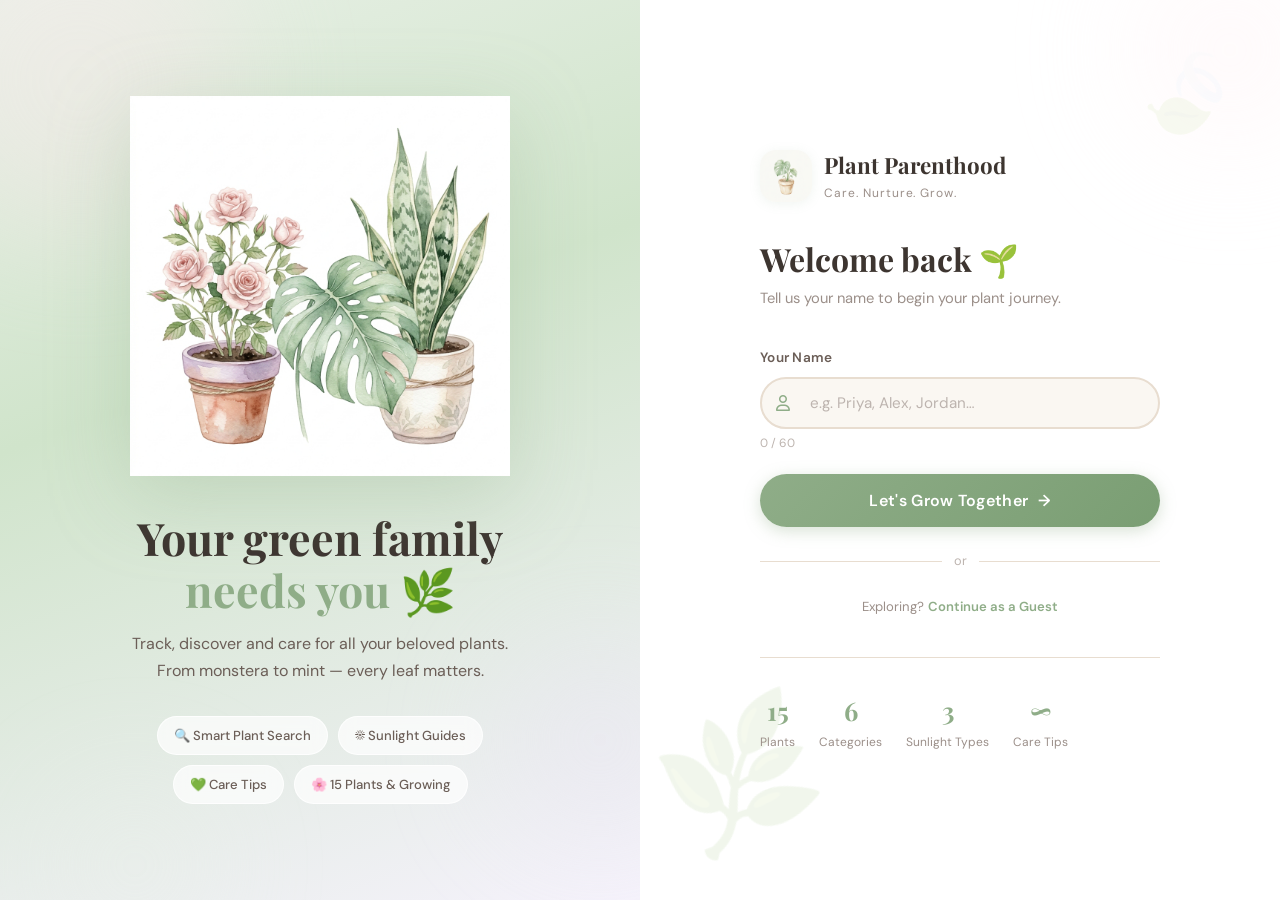
==== frontend/pages/dashboard.html @ be88c0da "feat: complete Plant Parenthood V1 logic implementation" ====
<!DOCTYPE html>
<html lang="en">
<head>
  <meta charset="UTF-8" />
  <meta name="viewport" content="width=device-width, initial-scale=1.0" />
  <meta name="description" content="Plant Parenthood Dashboard — Search, discover and care for your green family." />
  <title>Plant Parenthood 🌿 — Dashboard</title>
  <link rel="stylesheet" href="../styles.css" />
  <link rel="stylesheet" href="https://cdnjs.cloudflare.com/ajax/libs/font-awesome/6.5.0/css/all.min.css" />
  <style>
    /* ── Dashboard Specific Styles ── */
    .dashboard-page {
      min-height: 100vh;
      background: var(--cream);
    }

    /* Hero welcome strip */
    .hero-strip {
      background: linear-gradient(135deg, var(--sage-pale) 0%, var(--lavender-pale) 60%, var(--blush-pale) 100%);
      border-bottom: 1px solid rgba(232,221,208,0.5);
      padding: 48px 0 40px;
      position: relative;
      overflow: hidden;
    }

    .hero-strip .bg-blob {
      position: absolute;
    }

    .hero-strip .blob-a {
      width: 300px; height: 300px;
      background: var(--blush-light);
      top: -100px; right: -60px;
    }

    .hero-strip .blob-b {
      width: 200px; height: 200px;
      background: var(--lavender-light);
      bottom: -60px; left: 10%;
    }

    .hero-content {
      position: relative;
      z-index: 1;
      display: flex;
      align-items: center;
      justify-content: space-between;
      gap: 32px;
    }

    .hero-text h1 {
      font-family: var(--font-display);
      font-size: clamp(1.6rem, 3.5vw, 2.4rem);
      font-weight: 700;
      color: var(--text-dark);
      margin-bottom: 8px;
    }

    .hero-text p {
      font-size: 0.95rem;
      color: var(--text-mid);
      max-width: 500px;
    }

    .hero-badge-row {
      display: flex;
      gap: 10px;
      margin-top: 16px;
      flex-wrap: wrap;
    }

    .hero-plant-img {
      width: 160px;
      height: 160px;
      object-fit: cover;
      border-radius: var(--radius-xl);
      box-shadow: var(--shadow-md);
      flex-shrink: 0;
      animation: float 5s ease-in-out infinite;
    }

    /* Main content layout */
    .dashboard-body {
      padding: 40px 0 80px;
    }

    .section-gap {
      margin-bottom: 48px;
    }

    .section-header {
      display: flex;
      align-items: center;
      justify-content: space-between;
      margin-bottom: 20px;
    }

    .section-label {
      display: flex;
      align-items: center;
      gap: 10px;
    }

    .section-label .label-icon {
      font-size: 1.2rem;
    }

    /* Feature Cards Grid */
    .features-grid {
      display: grid;
      grid-template-columns: repeat(3, 1fr);
      gap: 20px;
    }

    .feature-card {
      background: var(--white);
      border-radius: var(--radius-lg);
      padding: 28px 24px;
      box-shadow: var(--shadow-sm);
      transition: all var(--transition);
      cursor: pointer;
      border: 1.5px solid transparent;
      position: relative;
      overflow: hidden;
    }

    .feature-card::before {
      content: '';
      position: absolute;
      top: 0;
      left: 0;
      right: 0;
      height: 3px;
      background: linear-gradient(90deg, var(--sage), var(--lavender));
      transform: scaleX(0);
      transition: transform var(--transition);
      transform-origin: left;
    }

    .feature-card:hover::before {
      transform: scaleX(1);
    }

    .feature-card:hover {
      transform: translateY(-5px);
      box-shadow: var(--shadow-md);
      border-color: var(--sage-light);
    }

    .feature-card.card-blush:hover { border-color: var(--blush); }
    .feature-card.card-lavender:hover { border-color: var(--lavender); }

    .feature-card-title {
      font-family: var(--font-display);
      font-size: 1.05rem;
      font-weight: 600;
      color: var(--text-dark);
      margin-bottom: 6px;
    }

    .feature-card-desc {
      font-size: 0.82rem;
      color: var(--text-soft);
      line-height: 1.5;
    }

    /* Search Sections */
    .search-section {
      background: var(--white);
      border-radius: var(--radius-lg);
      padding: 32px;
      box-shadow: var(--shadow-sm);
      border: 1px solid rgba(232,221,208,0.6);
    }

    .search-section + .search-section {
      margin-top: 24px;
    }

    .search-section-title {
      font-family: var(--font-display);
      font-size: 1.2rem;
      font-weight: 600;
      color: var(--text-dark);
      margin-bottom: 4px;
      display: flex;
      align-items: center;
      gap: 10px;
    }

    .search-section-subtitle {
      font-size: 0.83rem;
      color: var(--text-soft);
      margin-bottom: 20px;
    }

    .search-row {
      display: flex;
      gap: 12px;
      align-items: center;
      margin-bottom: 20px;
    }

    .search-row .input-group {
      flex: 1;
    }

    /* Sidebar */
    .dashboard-layout {
      display: grid;
      grid-template-columns: 1fr 320px;
      gap: 28px;
      align-items: start;
    }

    .sidebar {
      position: sticky;
      top: 88px;
      display: flex;
      flex-direction: column;
      gap: 20px;
    }

    .sidebar-card {
      background: var(--white);
      border-radius: var(--radius-lg);
      padding: 24px;
      box-shadow: var(--shadow-sm);
      border: 1px solid rgba(232,221,208,0.6);
    }

    .sidebar-title {
      font-family: var(--font-display);
      font-size: 1rem;
      font-weight: 600;
      color: var(--text-dark);
      margin-bottom: 16px;
      display: flex;
      align-items: center;
      gap: 8px;
    }

    /* Featured plant */
    .featured-plant-card {
      text-align: center;
      background: linear-gradient(160deg, var(--lavender-pale) 0%, var(--blush-pale) 100%);
      border: 1px solid rgba(197,184,216,0.3);
    }

    /* Today's tip */
    .tip-card {
      background: linear-gradient(135deg, var(--sage-pale) 0%, var(--lavender-pale) 100%);
      border: 1px solid rgba(143,173,136,0.2);
    }

    .tip-card .tip-text {
      font-size: 0.88rem;
      color: var(--text-mid);
      line-height: 1.65;
    }

    /* Quick Actions */
    .quick-actions {
      display: flex;
      flex-direction: column;
      gap: 10px;
    }

    .quick-action-btn {
      display: flex;
      align-items: center;
      gap: 12px;
      padding: 12px 16px;
      border-radius: var(--radius-md);
      background: var(--cream);
      border: 1px solid var(--beige);
      color: var(--text-mid);
      font-size: 0.85rem;
      font-weight: 500;
      cursor: pointer;
      transition: all var(--transition);
      text-align: left;
    }

    .quick-action-btn:hover {
      background: var(--sage-pale);
      border-color: var(--sage-light);
      color: var(--sage);
      transform: translateX(4px);
    }

    .quick-action-btn .qa-icon {
      width: 32px;
      height: 32px;
      border-radius: var(--radius-sm);
      display: flex;
      align-items: center;
      justify-content: center;
      font-size: 1rem;
      flex-shrink: 0;
    }

    /* Plant count sidebar widget */
    .count-widget {
      text-align: center;
    }

    .count-widget .big-number {
      font-family: var(--font-display);
      font-size: 3rem;
      font-weight: 700;
      color: var(--sage);
      line-height: 1;
      display: block;
    }

    .count-widget .count-sub {
      font-size: 0.82rem;
      color: var(--text-soft);
      margin-top: 6px;
    }

    /* Plant list mini */
    .plant-mini-list {
      display: flex;
      flex-direction: column;
      gap: 6px;
      max-height: 260px;
      overflow-y: auto;
    }

    .plant-mini-item {
      display: flex;
      align-items: center;
      gap: 8px;
      padding: 8px 10px;
      border-radius: var(--radius-sm);
      background: var(--cream);
      font-size: 0.82rem;
      color: var(--text-mid);
      transition: all var(--transition);
    }

    .plant-mini-item:hover {
      background: var(--sage-pale);
      color: var(--text-dark);
    }

    /* Section anchor scroll targets */
    .scroll-target {
      scroll-margin-top: 88px;
    }

    /* Responsive */
    @media (max-width: 1024px) {
      .features-grid {
        grid-template-columns: repeat(2, 1fr);
      }

      .dashboard-layout {
        grid-template-columns: 1fr;
      }

      .sidebar {
        position: static;
        display: grid;
        grid-template-columns: repeat(2, 1fr);
      }
    }

    @media (max-width: 768px) {
      .features-grid {
        grid-template-columns: repeat(2, 1fr);
        gap: 14px;
      }

      .hero-plant-img {
        display: none;
      }

      .search-row {
        flex-direction: column;
        align-items: stretch;
      }

      .hero-strip {
        padding: 32px 0 28px;
      }

      .sidebar {
        grid-template-columns: 1fr;
      }
    }

    @media (max-width: 480px) {
      .features-grid {
        grid-template-columns: 1fr;
      }

      .search-section {
        padding: 20px 16px;
      }

      .dashboard-body {
        padding: 24px 0 60px;
      }
    }

    /* Sunlight icons in select */
    .sunlight-icon {
      margin-right: 6px;
    }

    /* Nav logout btn */
    .nav-logout {
      background: none;
      border: none;
      color: var(--text-soft);
      font-size: 0.85rem;
      cursor: pointer;
      padding: 4px 8px;
      border-radius: var(--radius-sm);
      transition: color var(--transition);
    }

    .nav-logout:hover {
      color: var(--blush);
    }
  </style>
</head>
<body class="dashboard-page">

<!-- ═══════════════════════════════════════════
     NAVIGATION
═══════════════════════════════════════════ -->
<nav class="navbar" role="navigation" aria-label="Main Navigation">
  <div class="navbar-brand">
    <span class="brand-icon">🌿</span>
    <span class="brand-name">Plant Parenthood</span>
  </div>

  <div class="hamburger" id="hamburger" aria-label="Toggle Menu" role="button" tabindex="0">
    <span></span><span></span><span></span>
  </div>

  <ul class="navbar-links" id="navLinks">
    <li><a href="#search-section" class="active">Search</a></li>
    <li><a href="#care-section">Care</a></li>
    <li><a href="#tips-section">Tips</a></li>
    <li><a href="#">About</a></li>
  </ul>

  <div style="display:flex;align-items:center;gap:12px">
    <div class="navbar-user">
      <div class="navbar-avatar" id="navAvatar">P</div>
      <span class="navbar-username" id="navUsername">Plant Parent</span>
    </div>
    <button class="nav-logout" id="logoutBtn" aria-label="Log Out">
      <i class="fa-solid fa-arrow-right-from-bracket"></i>
    </button>
  </div>
</nav>

<!-- ═══════════════════════════════════════════
     HERO WELCOME STRIP
═══════════════════════════════════════════ -->
<section class="hero-strip">
  <div class="bg-blob blob-a"></div>
  <div class="bg-blob blob-b"></div>

  <div class="container">
    <div class="hero-content">
      <div class="hero-text">
        <h1 id="welcomeMsg">Good morning, Plant Parent! 🌿</h1>
        <p>Your green family is waiting. Discover plants, find care tips, and grow your knowledge today.</p>
        <div class="hero-badge-row">
          <span class="badge badge-sage">🌱 <span id="countBadge">15</span> Plants</span>
          <span class="badge badge-blush">🌸 6 Categories</span>
          <span class="badge badge-lavender">☀️ 3 Sunlight Types</span>
        </div>
      </div>
      <img
        src="../assets/images/plant_logo.png"
        alt="Plant illustration"
        class="hero-plant-img"
      />
    </div>
  </div>
</section>

<!-- ═══════════════════════════════════════════
     DASHBOARD BODY
═══════════════════════════════════════════ -->
<main class="dashboard-body">
  <div class="container">

    <!-- ── Today's Tip Banner ── -->
    <div class="tip-banner section-gap" id="tips-section">
      <span class="tip-icon">💡</span>
      <div>
        <div class="tip-label">Today's Plant Tip</div>
        <div class="tip-text" id="todayTip">Loading today's tip…</div>
      </div>
    </div>

    <!-- ── Feature Cards ── -->
    <div class="section-gap">
      <div class="section-header">
        <div class="section-label">
          <span class="label-icon">🔍</span>
          <h2 class="section-title">Explore Features</h2>
        </div>
      </div>

      <div class="features-grid">
        <!-- Card 1 -->
        <div class="feature-card" data-scroll-to="name-search-section" role="button" tabindex="0">
          <div class="feature-icon feature-icon-sage">🔍</div>
          <div class="feature-card-title">Search by Name</div>
          <div class="feature-card-desc">Find any plant instantly by its exact name.</div>
        </div>
        <!-- Card 2 -->
        <div class="feature-card card-blush" data-scroll-to="category-search-section" role="button" tabindex="0">
          <div class="feature-icon feature-icon-blush">🌸</div>
          <div class="feature-card-title">Browse by Category</div>
          <div class="feature-card-desc">Explore Indoor Plants, Herbs, Succulents and more.</div>
        </div>
        <!-- Card 3 -->
        <div class="feature-card card-lavender" data-scroll-to="sunlight-search-section" role="button" tabindex="0">
          <div class="feature-icon feature-icon-lavender">☀️</div>
          <div class="feature-card-title">Filter by Sunlight</div>
          <div class="feature-card-desc">Find plants that match your light conditions.</div>
        </div>
        <!-- Card 4 -->
        <div class="feature-card" data-scroll-to="partial-search-section" role="button" tabindex="0">
          <div class="feature-icon feature-icon-beige">✨</div>
          <div class="feature-card-title">Partial Search</div>
          <div class="feature-card-desc">Type a few letters and discover matching plants.</div>
        </div>
        <!-- Card 5 -->
        <div class="feature-card card-blush" data-scroll-to="care-section" role="button" tabindex="0">
          <div class="feature-icon feature-icon-blush">💚</div>
          <div class="feature-card-title">Care Guide</div>
          <div class="feature-card-desc">Get personalised care tips for any plant.</div>
        </div>
        <!-- Card 6 -->
        <div class="feature-card card-lavender" data-scroll-to="count-section" role="button" tabindex="0">
          <div class="feature-icon feature-icon-lavender">🌱</div>
          <div class="feature-card-title">Plant Count</div>
          <div class="feature-card-desc">See how many plants are in our database.</div>
        </div>
      </div>
    </div>

    <!-- ── Main Layout: Searches + Sidebar ── -->
    <div class="dashboard-layout">

      <!-- Left: Search Sections -->
      <div id="search-section">

        <!-- ─ 1. Search by Name ─ -->
        <div class="search-section scroll-target section-gap" id="name-search-section">
          <div class="search-section-title">
            <span>🔍</span> Search Plant by Name
          </div>
          <div class="search-section-subtitle">Enter the exact plant name (e.g. Rose, Monstera, Aloe Vera)</div>

          <div class="search-row">
            <div class="input-group">
              <span class="input-icon"><i class="fa-solid fa-magnifying-glass"></i></span>
              <input
                type="text"
                id="nameSearchInput"
                class="input-field"
                placeholder="Type a plant name…"
                aria-label="Search plant by name"
              />
            </div>
            <button class="btn btn-primary" id="nameSearchBtn" aria-label="Search">
              Search
            </button>
          </div>

          <div class="results-panel" id="nameSearchResult">
            <div class="empty-state">
              <div class="empty-icon">🌿</div>
              <p>Enter a plant name above to search.</p>
            </div>
          </div>
        </div>

        <!-- ─ 2. Search by Category ─ -->
        <div class="search-section scroll-target section-gap" id="category-search-section">
          <div class="search-section-title">
            <span>🌸</span> Search by Category
          </div>
          <div class="search-section-subtitle">Select a category to see all matching plants</div>

          <div class="search-row">
            <div class="input-group" style="position:relative">
              <span class="input-icon"><i class="fa-solid fa-layer-group"></i></span>
              <select
                id="categorySelect"
                class="select-field"
                style="padding-left:48px"
                aria-label="Select plant category"
              >
                <option value="">— Choose a category —</option>
                <option value="Indoor Plants">🏠 Indoor Plants</option>
                <option value="Flowering Plants">🌸 Flowering Plants</option>
                <option value="Herbs">🌿 Herbs</option>
                <option value="Succulents">🪴 Succulents</option>
                <option value="Fruits">🍅 Fruits</option>
                <option value="Vegetables">🥬 Vegetables</option>
              </select>
            </div>
          </div>

          <div class="results-panel" id="categoryResult">
            <div class="empty-state">
              <div class="empty-icon">🌸</div>
              <p>Select a category from the dropdown above.</p>
            </div>
          </div>
        </div>

        <!-- ─ 3. Search by Sunlight ─ -->
        <div class="search-section scroll-target section-gap" id="sunlight-search-section">
          <div class="search-section-title">
            <span>☀️</span> Search by Sunlight
          </div>
          <div class="search-section-subtitle">Find plants based on their light requirements</div>

          <div class="search-row">
            <div class="input-group" style="position:relative">
              <span class="input-icon"><i class="fa-solid fa-sun"></i></span>
              <select
                id="sunlightSelect"
                class="select-field"
                style="padding-left:48px"
                aria-label="Select sunlight type"
              >
                <option value="">— Choose sunlight type —</option>
                <option value="Direct Sun">☀️ Direct Sun</option>
                <option value="Indirect Light">⛅ Indirect Light</option>
                <option value="Low Light">🌑 Low Light</option>
              </select>
            </div>
          </div>

          <div class="results-panel" id="sunlightResult">
            <div class="empty-state">
              <div class="empty-icon">☀️</div>
              <p>Select a sunlight type to see matching plants.</p>
            </div>
          </div>
        </div>

        <!-- ─ 4. Partial Search ─ -->
        <div class="search-section scroll-target section-gap" id="partial-search-section">
          <div class="search-section-title">
            <span>✨</span> Partial Search
          </div>
          <div class="search-section-subtitle">Type a few letters and find matching plants (e.g. "Mon", "Ros", "Mint")</div>

          <div class="search-row">
            <div class="input-group">
              <span class="input-icon"><i class="fa-solid fa-wand-magic-sparkles"></i></span>
              <input
                type="text"
                id="partialInput"
                class="input-field"
                placeholder="Type to search…"
                aria-label="Partial plant search"
              />
            </div>
            <button class="btn btn-secondary" id="partialSearchBtn">Search</button>
          </div>

          <div class="results-panel" id="partialResult">
            <div class="empty-state">
              <div class="empty-icon">✨</div>
              <p>Start typing to search across all plant names.</p>
            </div>
          </div>
        </div>

        <!-- ─ 5. Care Recommendations ─ -->
        <div class="search-section scroll-target section-gap" id="care-section">
          <div class="search-section-title">
            <span>💚</span> Care Recommendations
          </div>
          <div class="search-section-subtitle">Enter a plant name to get tailored care advice</div>

          <div class="search-row">
            <div class="input-group">
              <span class="input-icon"><i class="fa-solid fa-heart"></i></span>
              <input
                type="text"
                id="careInput"
                class="input-field"
                placeholder="e.g. Monstera, Rose, Tulsi…"
                aria-label="Get care recommendation"
              />
            </div>
            <button class="btn btn-blush" id="careSearchBtn">Get Tips</button>
          </div>

          <div class="results-panel" id="careResult">
            <div class="empty-state">
              <div class="empty-icon">💚</div>
              <p>Enter a plant name to get its care recommendations.</p>
            </div>
          </div>
        </div>

        <!-- ─ 6. Plant Count ─ -->
        <div class="search-section scroll-target" id="count-section">
          <div class="search-section-title">
            <span>🌱</span> Plant Count
          </div>
          <div class="search-section-subtitle">See the total number of plants in our database</div>

          <div style="margin-bottom:20px">
            <button class="btn btn-primary" id="countBtn" aria-label="Show plant count">
              🌱 Show Plant Count
            </button>
          </div>

          <div class="results-panel" id="countResult">
            <div class="empty-state">
              <div class="empty-icon">🌱</div>
              <p>Click the button above to see the total plant count.</p>
            </div>
          </div>
        </div>

      </div><!-- /search-section -->

      <!-- Right: Sidebar -->
      <aside class="sidebar" aria-label="Sidebar">

        <!-- Featured Plant -->
        <div class="sidebar-card featured-plant-card">
          <div class="sidebar-title">🌟 Plant of the Day</div>
          <div id="featuredPlant">
            <div class="empty-state" style="padding:20px">
              <div class="empty-icon">🌿</div>
              <p>Loading…</p>
            </div>
          </div>
        </div>

        <!-- Quick Actions -->
        <div class="sidebar-card">
          <div class="sidebar-title">⚡ Quick Actions</div>
          <div class="quick-actions">
            <button class="quick-action-btn" data-scroll-to="name-search-section">
              <span class="qa-icon" style="background:var(--sage-pale)">🔍</span>
              Search by Name
            </button>
            <button class="quick-action-btn" data-scroll-to="category-search-section">
              <span class="qa-icon" style="background:var(--blush-light)">🌸</span>
              Browse Categories
            </button>
            <button class="quick-action-btn" data-scroll-to="sunlight-search-section">
              <span class="qa-icon" style="background:var(--lavender-light)">☀️</span>
              Filter by Sunlight
            </button>
            <button class="quick-action-btn" data-scroll-to="care-section">
              <span class="qa-icon" style="background:var(--beige-light)">💚</span>
              Get Care Tips
            </button>
          </div>
        </div>

        <!-- All Plants List -->
        <div class="sidebar-card">
          <div class="sidebar-title">🌿 All Plants</div>
          <div class="plant-mini-list" id="allPlantsList">
            <!-- Rendered by JS -->
          </div>
        </div>

        <!-- Count Widget -->
        <div class="sidebar-card">
          <div class="sidebar-title">📊 Database Stats</div>
          <div class="count-widget">
            <span class="big-number" id="sidebarCount">—</span>
            <div class="count-sub">Total Plants in Database</div>
          </div>
          <div class="divider"></div>
          <div style="display:flex;justify-content:space-between;font-size:0.8rem;color:var(--text-soft)">
            <span>Categories: <strong style="color:var(--text-mid)">6</strong></span>
            <span>Sunlight: <strong style="color:var(--text-mid)">3</strong></span>
          </div>
        </div>

      </aside>
    </div>

  </div>
</main>

<!-- Toast -->
<div class="toast" id="globalToast"></div>

<script src="../app.js"></script>
<script>
  // Render All Plants mini-list in sidebar
  document.addEventListener('DOMContentLoaded', () => {
    const list = document.getElementById('allPlantsList');
    const sidebarCount = document.getElementById('sidebarCount');

    if (list && typeof plantDatabase !== 'undefined') {
      // Intentional defect: renders only first 12 plants (missing last 3)
      const displayed = plantDatabase.slice(0, 12);
      list.innerHTML = displayed.map(p => `
        <div class="plant-mini-item">
          <span>${plantEmojis[p.name] || '🌱'}</span>
          <span>${p.name}</span>
          <span class="badge badge-${getSunlightBadge(p.sunlight)}" style="margin-left:auto;font-size:0.7rem">${p.category}</span>
        </div>
      `).join('');
    }

    // Intentional defect: sidebar count uses correct length but badge uses wrong count
    if (sidebarCount && typeof plantDatabase !== 'undefined') {
      sidebarCount.textContent = plantDatabase.length;
    }
  });
</script>

</body>
</html>
---- frontend/styles.css ----
/* ========================================
   PLANT PARENTHOOD — Global Styles
   Soft Pastel Botanical Design System
   ======================================== */

@import url('https://fonts.googleapis.com/css2?family=Playfair+Display:ital,wght@0,400;0,600;0,700;1,400&family=DM+Sans:wght@300;400;500;600&family=Lato:wght@300;400;700&display=swap');

/* ── CSS Variables ── */
:root {
  --sage:        #8fad88;
  --sage-light:  #b8cdb4;
  --sage-pale:   #e8f0e6;
  --cream:       #faf7f2;
  --cream-dark:  #f0ebe1;
  --blush:       #f2b5c0;
  --blush-light: #fce8ed;
  --blush-pale:  #fff0f3;
  --lavender:    #c5b8d8;
  --lavender-light: #e8e2f3;
  --lavender-pale:  #f5f2fb;
  --beige:       #e8ddd0;
  --beige-light: #f5efe8;
  --brown-soft:  #9e8574;
  --text-dark:   #3d3530;
  --text-mid:    #6b5e57;
  --text-soft:   #9b8f89;
  --text-pale:   #bdb4af;
  --white:       #ffffff;

  --shadow-xs:   0 1px 4px rgba(143, 173, 136, 0.08);
  --shadow-sm:   0 2px 12px rgba(143, 173, 136, 0.12);
  --shadow-md:   0 6px 24px rgba(143, 173, 136, 0.18);
  --shadow-lg:   0 12px 40px rgba(143, 173, 136, 0.22);
  --shadow-pink: 0 4px 20px rgba(242, 181, 192, 0.25);
  --shadow-lav:  0 4px 20px rgba(197, 184, 216, 0.25);

  --radius-sm:   8px;
  --radius-md:   16px;
  --radius-lg:   24px;
  --radius-xl:   36px;
  --radius-full: 9999px;

  --font-display: 'Playfair Display', Georgia, serif;
  --font-body:    'DM Sans', 'Lato', system-ui, sans-serif;

  --transition: 0.28s cubic-bezier(0.4, 0, 0.2, 1);
  --transition-slow: 0.5s cubic-bezier(0.4, 0, 0.2, 1);
}

/* ── Reset & Base ── */
*, *::before, *::after {
  box-sizing: border-box;
  margin: 0;
  padding: 0;
}

html {
  scroll-behavior: smooth;
  font-size: 16px;
}

body {
  font-family: var(--font-body);
  background-color: var(--cream);
  color: var(--text-dark);
  line-height: 1.6;
  min-height: 100vh;
  overflow-x: hidden;
}

img {
  max-width: 100%;
  display: block;
}

a {
  text-decoration: none;
  color: inherit;
}

button {
  cursor: pointer;
  border: none;
  font-family: var(--font-body);
}

input, select, textarea {
  font-family: var(--font-body);
}

/* ── Scrollbar ── */
::-webkit-scrollbar {
  width: 6px;
}
::-webkit-scrollbar-track {
  background: var(--cream-dark);
}
::-webkit-scrollbar-thumb {
  background: var(--sage-light);
  border-radius: var(--radius-full);
}

/* ── Typography ── */
h1, h2, h3, h4, h5 {
  font-family: var(--font-display);
  line-height: 1.25;
}

.display-title {
  font-family: var(--font-display);
  font-size: clamp(2rem, 5vw, 3.2rem);
  font-weight: 700;
  color: var(--text-dark);
  letter-spacing: -0.02em;
}

.section-title {
  font-family: var(--font-display);
  font-size: 1.5rem;
  font-weight: 600;
  color: var(--text-dark);
}

.tagline {
  font-family: var(--font-body);
  font-size: 1rem;
  font-weight: 400;
  color: var(--text-soft);
  letter-spacing: 0.12em;
  text-transform: uppercase;
}

/* ── Utility Classes ── */
.container {
  width: 100%;
  max-width: 1180px;
  margin: 0 auto;
  padding: 0 24px;
}

.flex {
  display: flex;
}

.flex-center {
  display: flex;
  align-items: center;
  justify-content: center;
}

.flex-between {
  display: flex;
  align-items: center;
  justify-content: space-between;
}

.grid-2 {
  display: grid;
  grid-template-columns: repeat(2, 1fr);
  gap: 20px;
}

.grid-3 {
  display: grid;
  grid-template-columns: repeat(3, 1fr);
  gap: 20px;
}

.grid-4 {
  display: grid;
  grid-template-columns: repeat(4, 1fr);
  gap: 16px;
}

/* ── Cards ── */
.card {
  background: var(--white);
  border-radius: var(--radius-lg);
  padding: 28px;
  box-shadow: var(--shadow-sm);
  transition: transform var(--transition), box-shadow var(--transition);
}

.card:hover {
  transform: translateY(-4px);
  box-shadow: var(--shadow-md);
}

.card-sage {
  background: linear-gradient(135deg, var(--sage-pale) 0%, #d4e6d0 100%);
  border: 1px solid rgba(143, 173, 136, 0.2);
}

.card-blush {
  background: linear-gradient(135deg, var(--blush-pale) 0%, var(--blush-light) 100%);
  border: 1px solid rgba(242, 181, 192, 0.2);
}

.card-lavender {
  background: linear-gradient(135deg, var(--lavender-pale) 0%, var(--lavender-light) 100%);
  border: 1px solid rgba(197, 184, 216, 0.2);
}

.card-cream {
  background: linear-gradient(135deg, var(--cream) 0%, var(--beige-light) 100%);
  border: 1px solid rgba(232, 221, 208, 0.5);
}

/* ── Buttons ── */
.btn {
  display: inline-flex;
  align-items: center;
  justify-content: center;
  gap: 8px;
  padding: 14px 32px;
  border-radius: var(--radius-full);
  font-size: 0.95rem;
  font-weight: 600;
  letter-spacing: 0.02em;
  transition: all var(--transition);
  outline: none;
  border: 2px solid transparent;
}

.btn-primary {
  background: linear-gradient(135deg, var(--sage) 0%, #7a9e73 100%);
  color: var(--white);
  box-shadow: 0 4px 16px rgba(143, 173, 136, 0.35);
}

.btn-primary:hover {
  background: linear-gradient(135deg, #7a9e73 0%, #6b8f65 100%);
  transform: translateY(-2px);
  box-shadow: 0 8px 24px rgba(143, 173, 136, 0.45);
}

.btn-primary:active {
  transform: translateY(0);
}

.btn-secondary {
  background: var(--white);
  color: var(--sage);
  border-color: var(--sage-light);
}

.btn-secondary:hover {
  background: var(--sage-pale);
  border-color: var(--sage);
}

.btn-blush {
  background: linear-gradient(135deg, var(--blush) 0%, #e8a0b0 100%);
  color: var(--white);
  box-shadow: var(--shadow-pink);
}

.btn-blush:hover {
  transform: translateY(-2px);
  box-shadow: 0 8px 24px rgba(242, 181, 192, 0.5);
}

.btn-sm {
  padding: 8px 20px;
  font-size: 0.85rem;
}

.btn-lg {
  padding: 18px 48px;
  font-size: 1.05rem;
}

/* ── Form Elements ── */
.input-group {
  position: relative;
  width: 100%;
}

.input-field {
  width: 100%;
  padding: 14px 20px 14px 48px;
  border: 2px solid var(--beige);
  border-radius: var(--radius-full);
  background: var(--white);
  color: var(--text-dark);
  font-size: 0.95rem;
  transition: all var(--transition);
  outline: none;
}

.input-field:focus {
  border-color: var(--sage-light);
  box-shadow: 0 0 0 4px rgba(143, 173, 136, 0.12);
}

.input-field::placeholder {
  color: var(--text-pale);
}

.input-icon {
  position: absolute;
  left: 16px;
  top: 50%;
  transform: translateY(-50%);
  color: var(--sage);
  font-size: 1.1rem;
  pointer-events: none;
}

.select-field {
  width: 100%;
  padding: 14px 20px;
  border: 2px solid var(--beige);
  border-radius: var(--radius-full);
  background: var(--white);
  color: var(--text-dark);
  font-size: 0.95rem;
  transition: all var(--transition);
  outline: none;
  appearance: none;
  cursor: pointer;
}

.select-field:focus {
  border-color: var(--sage-light);
  box-shadow: 0 0 0 4px rgba(143, 173, 136, 0.12);
}

/* ── Badge ── */
.badge {
  display: inline-flex;
  align-items: center;
  gap: 4px;
  padding: 4px 12px;
  border-radius: var(--radius-full);
  font-size: 0.78rem;
  font-weight: 600;
  letter-spacing: 0.04em;
}

.badge-sage {
  background: var(--sage-pale);
  color: #5a7d55;
}

.badge-blush {
  background: var(--blush-light);
  color: #a06070;
}

.badge-lavender {
  background: var(--lavender-light);
  color: #7060a0;
}

.badge-beige {
  background: var(--beige-light);
  color: var(--brown-soft);
}

/* ── Divider ── */
.divider {
  height: 1px;
  background: linear-gradient(90deg, transparent, var(--beige), transparent);
  margin: 24px 0;
}

/* ── Toast Notifications ── */
.toast {
  position: fixed;
  bottom: 32px;
  right: 32px;
  padding: 14px 24px;
  border-radius: var(--radius-md);
  background: var(--white);
  box-shadow: var(--shadow-lg);
  font-size: 0.9rem;
  font-weight: 500;
  z-index: 9999;
  transform: translateY(80px);
  opacity: 0;
  transition: all var(--transition);
  border-left: 4px solid var(--sage);
  max-width: 320px;
}

.toast.show {
  transform: translateY(0);
  opacity: 1;
}

.toast-error {
  border-left-color: var(--blush);
}

/* ── Animations ── */
@keyframes fadeInUp {
  from { opacity: 0; transform: translateY(20px); }
  to   { opacity: 1; transform: translateY(0); }
}

@keyframes fadeIn {
  from { opacity: 0; }
  to   { opacity: 1; }
}

@keyframes scaleIn {
  from { opacity: 0; transform: scale(0.92); }
  to   { opacity: 1; transform: scale(1); }
}

@keyframes float {
  0%, 100% { transform: translateY(0px); }
  50%       { transform: translateY(-12px); }
}

@keyframes wiggle {
  0%, 100% { transform: rotate(0deg); }
  25%  { transform: rotate(-3deg); }
  75%  { transform: rotate(3deg); }
}

@keyframes pulse-soft {
  0%, 100% { opacity: 1; }
  50%  { opacity: 0.65; }
}

@keyframes shimmer {
  0%   { background-position: -400px 0; }
  100% { background-position: 400px 0; }
}

.animate-fade-in    { animation: fadeIn 0.5s ease forwards; }
.animate-fade-up    { animation: fadeInUp 0.5s ease forwards; }
.animate-scale-in   { animation: scaleIn 0.4s ease forwards; }
.animate-float      { animation: float 4s ease-in-out infinite; }

/* ── Background Decorations ── */
.bg-blob {
  position: absolute;
  border-radius: 50%;
  filter: blur(60px);
  opacity: 0.35;
  pointer-events: none;
  z-index: 0;
}

/* ── Result Items ── */
.result-item {
  display: flex;
  align-items: center;
  gap: 12px;
  padding: 14px 20px;
  border-radius: var(--radius-md);
  background: var(--cream);
  margin-bottom: 10px;
  border: 1px solid var(--beige);
  transition: all var(--transition);
}

.result-item:hover {
  background: var(--sage-pale);
  border-color: var(--sage-light);
  transform: translateX(4px);
}

.result-item .plant-emoji {
  font-size: 1.4rem;
  width: 36px;
  flex-shrink: 0;
}

.result-item .plant-name {
  font-weight: 600;
  color: var(--text-dark);
  font-size: 0.95rem;
}

.result-item .plant-meta {
  font-size: 0.8rem;
  color: var(--text-soft);
  margin-top: 2px;
}

/* ── Empty State ── */
.empty-state {
  text-align: center;
  padding: 40px 20px;
  color: var(--text-soft);
}

.empty-state .empty-icon {
  font-size: 3rem;
  margin-bottom: 12px;
}

.empty-state p {
  font-size: 0.95rem;
}

/* ── Loading Skeleton ── */
.skeleton {
  background: linear-gradient(90deg, var(--cream-dark) 25%, var(--beige-light) 50%, var(--cream-dark) 75%);
  background-size: 400px 100%;
  animation: shimmer 1.5s infinite;
  border-radius: var(--radius-sm);
}

/* ── Responsive ── */
@media (max-width: 1024px) {
  .grid-4 {
    grid-template-columns: repeat(2, 1fr);
  }
}

@media (max-width: 768px) {
  .grid-3 {
    grid-template-columns: repeat(2, 1fr);
  }
  .grid-4 {
    grid-template-columns: repeat(2, 1fr);
  }
  .container {
    padding: 0 16px;
  }
}

@media (max-width: 480px) {
  .grid-2,
  .grid-3,
  .grid-4 {
    grid-template-columns: 1fr;
  }
  .btn-lg {
    padding: 14px 32px;
    font-size: 0.95rem;
  }
}

/* ── Nav Bar ── */
.navbar {
  position: sticky;
  top: 0;
  z-index: 100;
  background: rgba(250, 247, 242, 0.88);
  backdrop-filter: blur(16px);
  -webkit-backdrop-filter: blur(16px);
  border-bottom: 1px solid rgba(232, 221, 208, 0.6);
  padding: 0 32px;
  height: 68px;
  display: flex;
  align-items: center;
  justify-content: space-between;
}

.navbar-brand {
  display: flex;
  align-items: center;
  gap: 10px;
}

.navbar-brand .brand-icon {
  font-size: 1.6rem;
}

.navbar-brand .brand-name {
  font-family: var(--font-display);
  font-size: 1.25rem;
  font-weight: 700;
  color: var(--text-dark);
}

.navbar-links {
  display: flex;
  align-items: center;
  gap: 32px;
  list-style: none;
}

.navbar-links a {
  font-size: 0.9rem;
  font-weight: 500;
  color: var(--text-mid);
  transition: color var(--transition);
  position: relative;
}

.navbar-links a::after {
  content: '';
  position: absolute;
  bottom: -4px;
  left: 0;
  width: 0;
  height: 2px;
  background: var(--sage);
  border-radius: var(--radius-full);
  transition: width var(--transition);
}

.navbar-links a:hover {
  color: var(--sage);
}

.navbar-links a:hover::after,
.navbar-links a.active::after {
  width: 100%;
}

.navbar-links a.active {
  color: var(--sage);
}

.navbar-user {
  display: flex;
  align-items: center;
  gap: 10px;
  padding: 6px 16px 6px 6px;
  border-radius: var(--radius-full);
  background: var(--sage-pale);
  cursor: pointer;
  transition: all var(--transition);
}

.navbar-user:hover {
  background: var(--sage-light);
}

.navbar-avatar {
  width: 32px;
  height: 32px;
  border-radius: 50%;
  background: linear-gradient(135deg, var(--sage) 0%, var(--blush) 100%);
  display: flex;
  align-items: center;
  justify-content: center;
  color: white;
  font-size: 0.85rem;
  font-weight: 700;
}

.navbar-username {
  font-size: 0.85rem;
  font-weight: 600;
  color: var(--text-mid);
}

/* ── Feature Card Icons ── */
.feature-icon {
  width: 52px;
  height: 52px;
  border-radius: var(--radius-md);
  display: flex;
  align-items: center;
  justify-content: center;
  font-size: 1.5rem;
  margin-bottom: 16px;
  flex-shrink: 0;
}

.feature-icon-sage     { background: var(--sage-pale);     }
.feature-icon-blush    { background: var(--blush-light);   }
.feature-icon-lavender { background: var(--lavender-light); }
.feature-icon-beige    { background: var(--beige-light);   }

/* ── Plant Tip Banner ── */
.tip-banner {
  background: linear-gradient(135deg, var(--sage-pale) 0%, var(--lavender-pale) 100%);
  border: 1px solid rgba(143, 173, 136, 0.25);
  border-radius: var(--radius-lg);
  padding: 20px 28px;
  display: flex;
  align-items: center;
  gap: 16px;
}

.tip-banner .tip-icon {
  font-size: 2rem;
  flex-shrink: 0;
}

.tip-banner .tip-label {
  font-size: 0.75rem;
  font-weight: 600;
  letter-spacing: 0.1em;
  text-transform: uppercase;
  color: var(--sage);
  margin-bottom: 4px;
}

.tip-banner .tip-text {
  font-size: 0.92rem;
  color: var(--text-mid);
  line-height: 1.5;
}

/* ── Modal ── */
.modal-overlay {
  position: fixed;
  inset: 0;
  background: rgba(61, 53, 48, 0.35);
  backdrop-filter: blur(4px);
  z-index: 500;
  display: flex;
  align-items: center;
  justify-content: center;
  padding: 20px;
  opacity: 0;
  pointer-events: none;
  transition: opacity var(--transition);
}

.modal-overlay.open {
  opacity: 1;
  pointer-events: auto;
}

.modal {
  background: var(--white);
  border-radius: var(--radius-xl);
  padding: 40px;
  width: 100%;
  max-width: 520px;
  box-shadow: var(--shadow-lg);
  transform: scale(0.92);
  transition: transform var(--transition);
  position: relative;
}

.modal-overlay.open .modal {
  transform: scale(1);
}

.modal-close {
  position: absolute;
  top: 20px;
  right: 20px;
  width: 32px;
  height: 32px;
  border-radius: 50%;
  background: var(--cream-dark);
  color: var(--text-mid);
  display: flex;
  align-items: center;
  justify-content: center;
  font-size: 1rem;
  cursor: pointer;
  transition: all var(--transition);
}

.modal-close:hover {
  background: var(--blush-light);
  color: var(--blush);
}

/* ── Search Results Panel ── */
.results-panel {
  background: var(--white);
  border-radius: var(--radius-lg);
  padding: 24px;
  box-shadow: var(--shadow-sm);
  border: 1px solid var(--beige);
  min-height: 120px;
}

.results-header {
  display: flex;
  align-items: center;
  justify-content: space-between;
  margin-bottom: 16px;
}

.results-count {
  font-size: 0.8rem;
  color: var(--text-soft);
  background: var(--cream-dark);
  padding: 4px 10px;
  border-radius: var(--radius-full);
}

/* ── Count Display ── */
.count-display {
  text-align: center;
  padding: 32px;
}

.count-number {
  font-family: var(--font-display);
  font-size: 3.5rem;
  font-weight: 700;
  color: var(--sage);
  line-height: 1;
  display: block;
}

.count-label {
  font-size: 0.9rem;
  color: var(--text-soft);
  margin-top: 8px;
}

/* ── Mobile Menu ── */
.hamburger {
  display: none;
  flex-direction: column;
  gap: 5px;
  cursor: pointer;
  padding: 4px;
}

.hamburger span {
  display: block;
  width: 24px;
  height: 2px;
  background: var(--text-mid);
  border-radius: 2px;
  transition: all var(--transition);
}

@media (max-width: 768px) {
  .hamburger {
    display: flex;
  }

  .navbar-links {
    display: none;
    position: absolute;
    top: 68px;
    left: 0;
    right: 0;
    background: var(--white);
    flex-direction: column;
    gap: 0;
    padding: 16px 0;
    border-bottom: 1px solid var(--beige);
    box-shadow: var(--shadow-md);
  }

  .navbar-links.open {
    display: flex;
  }

  .navbar-links li {
    width: 100%;
  }

  .navbar-links a {
    display: block;
    padding: 12px 32px;
  }

  .navbar {
    padding: 0 20px;
  }
}
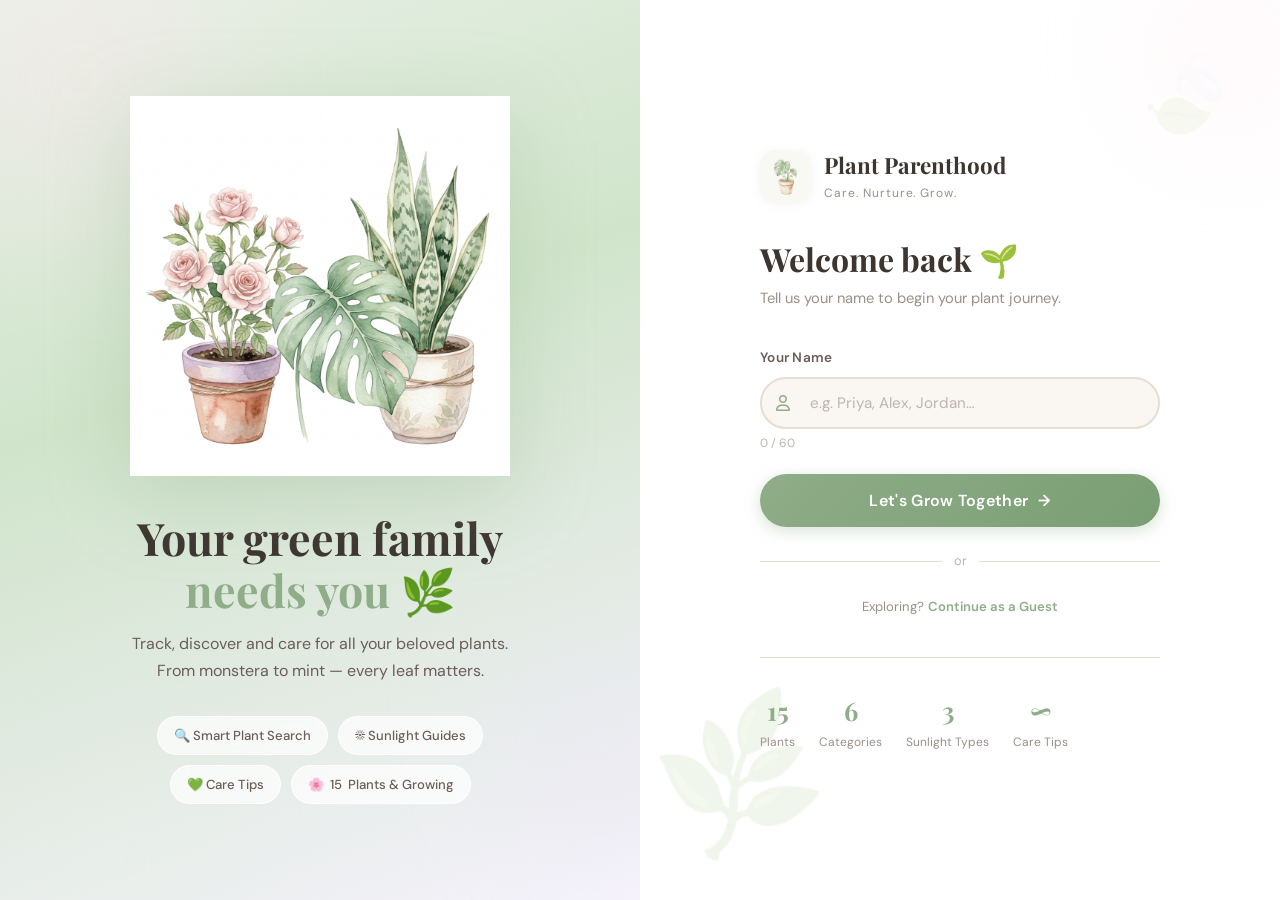
==== commit 2c2823f9: "Fix Responsive module issues (PP-6, PP-7, PP-8)" ====
--- a/frontend/pages/dashboard.html
+++ b/frontend/pages/dashboard.html
@@ -354,7 +354,7 @@
     /* Responsive */
     @media (max-width: 1024px) {
       .features-grid {
-        grid-template-columns: repeat(2, 1fr);
+        grid-template-columns: repeat(auto-fit, minmax(250px, 1fr));
       }
 
       .dashboard-layout {
@@ -365,17 +365,32 @@
         position: static;
         display: grid;
         grid-template-columns: repeat(2, 1fr);
+        align-items: start;
+        gap: 20px;
       }
     }
 
     @media (max-width: 768px) {
       .features-grid {
-        grid-template-columns: repeat(2, 1fr);
+        grid-template-columns: repeat(auto-fit, minmax(250px, 1fr));
         gap: 14px;
       }
 
+      .hero-content {
+        flex-direction: column;
+        text-align: center;
+        align-items: center;
+        gap: 24px;
+      }
+
+      .hero-badge-row {
+        justify-content: center;
+      }
+
       .hero-plant-img {
-        display: none;
+        width: 120px;
+        height: 120px;
+        margin-top: 12px;
       }
 
       .search-row {
